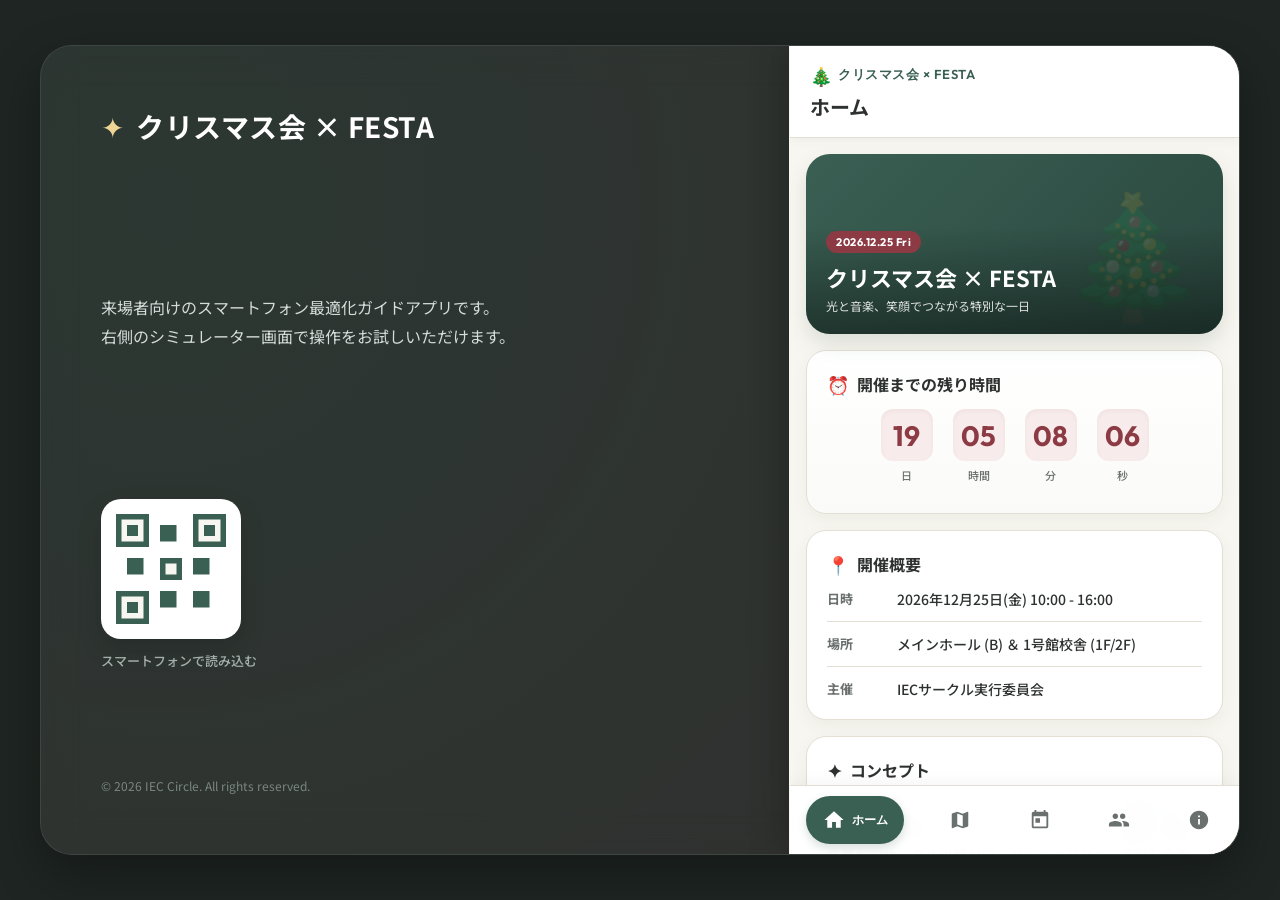
==== index.html @ d85b8b40 "Add files via upload" ====
<!DOCTYPE html>
<html lang="ja">
<head>
  <meta charset="UTF-8">
  <meta name="viewport" content="width=device-width, initial-scale=1.0, maximum-scale=1.0, user-scalable=no, viewport-fit=cover">
  <title>クリスマス会 × FESTA - 会場案内ガイド</title>
  
  <!-- SEO Meta Tags -->
  <meta name="description" content="クリスマス会 × FESTAの来場者向けリアルタイムスマートフォン特化型会場ガイド。マップ、タイムスケジュール、サークル企画などを片手で快適に確認できます。">
  <meta name="author" content="IECサークル">
  <meta property="og:title" content="クリスマス会 × FESTA - 会場案内ガイド">
  <meta property="og:description" content="リアルタイム会場マップ、スケジュール、サークル一覧が確認できるスマートフォン最適化Webアプリ。">
  <meta property="og:type" content="website">
  <meta property="og:image" content="images/icon-512.jpg">
  
  <!-- PWA & Mobile Web App Meta Tags -->
  <meta name="apple-mobile-web-app-capable" content="yes">
  <meta name="apple-mobile-web-app-status-bar-style" content="default">
  <meta name="apple-mobile-web-app-title" content="クリスマスFESTA">
  <link rel="apple-touch-icon" href="images/icon-192.jpg">
  <link rel="manifest" href="manifest.json">
  <meta name="theme-color" content="#3A5F53">
  
  <!-- Google Fonts & Font Awesome (for icons, or we use inline SVG) -->
  <link rel="preconnect" href="https://fonts.googleapis.com">
  <link rel="preconnect" href="https://fonts.gstatic.com" crossorigin>
  <link href="https://fonts.googleapis.com/css2?family=Noto+Sans+JP:wght@400;500;700&family=Outfit:wght@400;500;600;700&display=swap" rel="stylesheet">
  
  <link rel="stylesheet" href="index.css">
  
  <!-- App Data and Main Logic (deferred) -->
  <script src="data.js" defer></script>
  <script src="app.js" defer></script>
</head>
<body>

  <!-- PC表示用の外側ビューワー枠 -->
  <div id="pc-viewer-wrapper">
    <div id="pc-viewer-background"></div>
    <div id="pc-viewer-sidebar">
      <div class="sidebar-logo">
        <span class="logo-star">✦</span>
        <h1>クリスマス会 × FESTA</h1>
      </div>
      <p class="sidebar-description">
        来場者向けのスマートフォン最適化ガイドアプリです。<br>
        右側のシミュレーター画面で操作をお試しいただけます。
      </p>
      <div class="sidebar-qrcode">
        <div class="qrcode-placeholder">
          <!-- QRコード風のプレースホルダー -->
          <svg viewBox="0 0 100 100" width="100" height="100" class="qrcode-svg">
            <rect x="0" y="0" width="30" height="30" fill="#3A5F53" />
            <rect x="5" y="5" width="20" height="20" fill="#F8F6F0" />
            <rect x="10" y="10" width="10" height="10" fill="#3A5F53" />
            
            <rect x="70" y="0" width="30" height="30" fill="#3A5F53" />
            <rect x="75" y="5" width="20" height="20" fill="#F8F6F0" />
            <rect x="80" y="10" width="10" height="10" fill="#3A5F53" />
            
            <rect x="0" y="70" width="30" height="30" fill="#3A5F53" />
            <rect x="5" y="75" width="20" height="20" fill="#F8F6F0" />
            <rect x="10" y="80" width="10" height="10" fill="#3A5F53" />
            
            <rect x="40" y="40" width="20" height="20" fill="#3A5F53" />
            <rect x="45" y="45" width="10" height="10" fill="#F8F6F0" />
            
            <rect x="40" y="10" width="15" height="15" fill="#3A5F53" />
            <rect x="70" y="40" width="15" height="15" fill="#3A5F53" />
            <rect x="10" y="40" width="15" height="15" fill="#3A5F53" />
            <rect x="40" y="70" width="15" height="15" fill="#3A5F53" />
            <rect x="70" y="70" width="15" height="15" fill="#3A5F53" />
          </svg>
        </div>
        <span>スマートフォンで読み込む</span>
      </div>
      <div class="sidebar-footer">
        © 2026 IEC Circle. All rights reserved.
      </div>
    </div>
    
    <!-- スマートフォン実機を模したインナーフレーム -->
    <main id="app-container">
      
      <!-- ヘッダーエリア -->
      <header id="app-header">
        <div class="header-logo">
          <span class="logo-icon">🎄</span>
          <span class="logo-text">クリスマス会 × FESTA</span>
        </div>
        <div id="header-title">Home</div>
      </header>
      
      <!-- メインコンテンツ領域（タブごとに切り替え） -->
      <div id="tab-content">
        
        <!-- ========================================== -->
        <!-- 1. Home タブ (イベント概要) -->
        <!-- ========================================== -->
        <section id="tab-home" class="tab-pane active" aria-labelledby="nav-home">
          <!-- メインビジュアルカード -->
          <div class="hero-card">
            <div class="hero-overlay"></div>
            <div class="hero-content">
              <span class="hero-badge">2026.12.25 Fri</span>
              <h2 class="hero-title">クリスマス会 × FESTA</h2>
              <p class="hero-tagline">光と音楽、笑顔でつながる特別な一日</p>
            </div>
          </div>
          
          <!-- カウントダウンタイマーカード -->
          <div class="content-card countdown-card">
            <h3 class="card-title"><span class="icon">⏰</span>開催までの残り時間</h3>
            <div id="countdown-timer">
              <div class="timer-segment">
                <span class="timer-num" id="timer-days">00</span>
                <span class="timer-label">日</span>
              </div>
              <div class="timer-segment">
                <span class="timer-num" id="timer-hours">00</span>
                <span class="timer-label">時間</span>
              </div>
              <div class="timer-segment">
                <span class="timer-num" id="timer-minutes">00</span>
                <span class="timer-label">分</span>
              </div>
              <div class="timer-segment">
                <span class="timer-num" id="timer-seconds">00</span>
                <span class="timer-label">秒</span>
              </div>
            </div>
            <p id="countdown-finished-msg" class="hidden">🎉 ついに開催しました！会場をお楽しみください！</p>
          </div>
          
          <!-- 開催概要カード -->
          <div class="content-card info-summary-card">
            <h3 class="card-title"><span class="icon">📍</span>開催概要</h3>
            <ul class="summary-list">
              <li>
                <div class="summary-label">日時</div>
                <div class="summary-value" id="summary-date">2026年12月25日(金) 10:00 - 16:00</div>
              </li>
              <li>
                <div class="summary-label">場所</div>
                <div class="summary-value">メインホール (B) ＆ 1号館校舎 (1F/2F)</div>
              </li>
              <li>
                <div class="summary-label">主催</div>
                <div class="summary-value">IECサークル実行委員会</div>
              </li>
            </ul>
          </div>
          
          <!-- コンセプト・あいさつカード -->
          <div class="content-card concept-card">
            <h3 class="card-title"><span class="icon">✦</span>コンセプト</h3>
            <p class="concept-text">
              今年のテーマは「つなぐ・楽しむ・クリスマスの思い出」。<br>
              ホールでの華やかなステージパフォーマンス、教室での個性豊かなサークル出展やワークショップなど、多彩な企画をご用意しています。片手にこのガイドを持って、会場を余すことなくお楽しみください！
            </p>
          </div>
          
          <!-- クイックショートカットボタン -->
          <div class="quick-links">
            <button class="btn-primary" onclick="switchTab('map')">
              <span>🗺️</span> 会場マップを見る
            </button>
            <button class="btn-secondary" onclick="switchTab('schedule')">
              <span>📅</span> スケジュールを確認
            </button>
          </div>
        </section>
        
        <!-- ========================================== -->
        <!-- 2. Map タブ (インタラクティブマップ) -->
        <!-- ========================================== -->
        <section id="tab-map" class="tab-pane" aria-labelledby="nav-map">
          
          <!-- フロアセレクター -->
          <div class="map-controls-floor">
            <button id="btn-floor-hall" class="floor-selector-btn active" onclick="changeMapFloor('hall')">ホール (B)</button>
            <button id="btn-floor-1f" class="floor-selector-btn" onclick="changeMapFloor('1f')">校舎 1F</button>
            <button id="btn-floor-2f" class="floor-selector-btn" onclick="changeMapFloor('2f')">校舎 2F</button>
          </div>
          
          <!-- マップ表示領域 -->
          <div id="map-viewport" class="map-viewport-container">
            <div id="map-pan-zoom-container">
              <!-- SVGマップがJSによってここにロード/描画される -->
              <svg id="svg-map" viewBox="0 0 800 600" width="100%" height="100%">
                <!-- 定義 (グラデーションやパターン) -->
                <defs>
                  <pattern id="hatch-pattern" width="10" height="10" patternTransform="rotate(45 0 0)" patternUnits="userSpaceOnUse">
                    <line x1="0" y1="0" x2="0" y2="10" stroke="#8C3A43" stroke-width="3" opacity="0.3" />
                  </pattern>
                  <radialGradient id="stage-grad" cx="50%" cy="50%" r="50%">
                    <stop offset="0%" stop-color="#EED595" />
                    <stop offset="100%" stop-color="#D9B44A" />
                  </radialGradient>
                </defs>
                
                <!-- マップ背景 -->
                <rect width="800" height="600" fill="#ECE9E0" rx="8" />
                
                <!-- 各フロアのレイアウトグループ (JSで表示/非表示を切り替え) -->
                <g id="map-floor-hall" class="map-floor-group">
                  <!-- ホールBの外壁 -->
                  <rect x="50" y="50" width="700" height="500" fill="#FFFFFF" stroke="#D5D2C9" stroke-width="4" rx="20" />
                  <!-- 通路/ホールエリア -->
                  <rect x="80" y="80" width="640" height="440" fill="#FBF9F6" rx="10" />
                  
                  <!-- 特設ステージ (B) -->
                  <rect x="120" y="100" width="560" height="120" fill="url(#stage-grad)" rx="10" />
                  <text x="400" y="170" font-family="Noto Sans JP" font-weight="700" font-size="28" fill="#3A5F53" text-anchor="middle">メインステージ</text>
                  
                  <!-- サブエリア -->
                  <rect x="120" y="380" width="220" height="110" fill="#EAE7DE" stroke="#D5D2C9" stroke-dasharray="4" rx="10" />
                  <text x="230" y="445" font-family="Noto Sans JP" font-weight="700" font-size="20" fill="#5B5850" text-anchor="middle">サブエリア (朗読劇)</text>
                  
                  <!-- 本部 (HQ) -->
                  <rect x="480" y="380" width="200" height="110" fill="#E3EDE9" stroke="#3A5F53" stroke-width="2" rx="10" />
                  <text x="580" y="445" font-family="Noto Sans JP" font-weight="700" font-size="20" fill="#3A5F53" text-anchor="middle">本部 (HQ)</text>
                  
                  <!-- 飲食可能エリア (ホール指定席) -->
                  <rect x="360" y="270" width="360" height="80" fill="#EAEAD5" rx="10" />
                  <text x="540" y="315" font-family="Noto Sans JP" font-weight="700" font-size="16" fill="#606030" text-anchor="middle">飲食可能エリア (指定席)</text>
                  
                  <!-- 立入禁止エリア -->
                  <rect x="80" y="270" width="260" height="80" fill="url(#hatch-pattern)" stroke="#8C3A43" stroke-width="1" rx="10" />
                  <text x="210" y="315" font-family="Noto Sans JP" font-weight="700" font-size="16" fill="#8C3A43" text-anchor="middle">関係者以外 立入禁止</text>
                  
                  <!-- ピン配置用 -->
                  <g id="pins-hall"></g>
                </g>
                
                <g id="map-floor-1f" class="map-floor-group hidden">
                  <!-- 校舎 1Fの外壁 -->
                  <rect x="50" y="50" width="700" height="500" fill="#FFFFFF" stroke="#D5D2C9" stroke-width="4" rx="20" />
                  <!-- 廊下 -->
                  <rect x="80" y="260" width="640" height="80" fill="#F0ECE1" />
                  <text x="400" y="308" font-family="Noto Sans JP" font-weight="700" font-size="20" fill="#8A8578" text-anchor="middle">中央廊下</text>
                  
                  <!-- 教室 101 -->
                  <rect x="80" y="80" width="130" height="150" fill="#FCFAF6" stroke="#D5D2C9" stroke-width="2" rx="8" />
                  <text x="145" y="165" font-family="Outfit" font-weight="600" font-size="22" fill="#5B5850" text-anchor="middle">101</text>
                  
                  <!-- 教室 102 -->
                  <rect x="230" y="80" width="130" height="150" fill="#FCFAF6" stroke="#D5D2C9" stroke-width="2" rx="8" />
                  <text x="295" y="165" font-family="Outfit" font-weight="600" font-size="22" fill="#5B5850" text-anchor="middle">102</text>
                  
                  <!-- 教室 103 -->
                  <rect x="440" y="80" width="130" height="150" fill="#FCFAF6" stroke="#D5D2C9" stroke-width="2" rx="8" />
                  <text x="505" y="165" font-family="Outfit" font-weight="600" font-size="22" fill="#5B5850" text-anchor="middle">103</text>
                  
                  <!-- 教室 104 -->
                  <rect x="590" y="80" width="130" height="150" fill="#FCFAF6" stroke="#D5D2C9" stroke-width="2" rx="8" />
                  <text x="655" y="165" font-family="Outfit" font-weight="600" font-size="22" fill="#5B5850" text-anchor="middle">104</text>
                  
                  <!-- 昇降口 / 中庭出口 -->
                  <rect x="300" y="370" width="200" height="150" fill="#EAEAD5" stroke="#B0B080" stroke-width="2" rx="8" />
                  <text x="400" y="445" font-family="Noto Sans JP" font-weight="700" font-size="18" fill="#606030" text-anchor="middle">昇降口・休憩所</text>
                  <text x="400" y="475" font-family="Noto Sans JP" font-size="14" fill="#606030" text-anchor="middle">(飲食可能エリア)</text>
                  
                  <!-- 倉庫 / 立入禁止 -->
                  <rect x="80" y="370" width="180" height="150" fill="url(#hatch-pattern)" stroke="#8C3A43" stroke-width="1" rx="8" />
                  <text x="170" y="455" font-family="Noto Sans JP" font-weight="700" font-size="16" fill="#8C3A43" text-anchor="middle">管理室 (立入禁止)</text>
                  
                  <!-- 階段1 -->
                  <rect x="630" y="370" width="90" height="150" fill="#EAE7DE" stroke="#D5D2C9" stroke-width="2" rx="8" />
                  <path d="M 640,490 L 710,490 M 640,470 L 710,470 M 640,450 L 710,450 M 640,430 L 710,430 M 640,410 L 710,410 M 640,390 L 710,390" stroke="#D5D2C9" stroke-width="2" />
                  <text x="675" y="445" font-family="Noto Sans JP" font-size="14" fill="#8A8578" text-anchor="middle">階段</text>
                  
                  <!-- ピン配置用 -->
                  <g id="pins-1f"></g>
                </g>
                
                <g id="map-floor-2f" class="map-floor-group hidden">
                  <!-- 校舎 2Fの外壁 -->
                  <rect x="50" y="50" width="700" height="500" fill="#FFFFFF" stroke="#D5D2C9" stroke-width="4" rx="20" />
                  <!-- 廊下 -->
                  <rect x="80" y="260" width="640" height="80" fill="#F0ECE1" />
                  <text x="400" y="308" font-family="Noto Sans JP" font-weight="700" font-size="20" fill="#8A8578" text-anchor="middle">中央廊下 2F</text>
                  
                  <!-- 教室 201 -->
                  <rect x="80" y="80" width="130" height="150" fill="#FCFAF6" stroke="#D5D2C9" stroke-width="2" rx="8" />
                  <text x="145" y="165" font-family="Outfit" font-weight="600" font-size="22" fill="#5B5850" text-anchor="middle">201</text>
                  
                  <!-- 教室 202 -->
                  <rect x="230" y="80" width="130" height="150" fill="#FCFAF6" stroke="#D5D2C9" stroke-width="2" rx="8" />
                  <text x="295" y="165" font-family="Outfit" font-weight="600" font-size="22" fill="#5B5850" text-anchor="middle">202</text>
                  
                  <!-- 教室 203 -->
                  <rect x="440" y="80" width="130" height="150" fill="#FCFAF6" stroke="#D5D2C9" stroke-width="2" rx="8" />
                  <text x="505" y="165" font-family="Outfit" font-weight="600" font-size="22" fill="#5B5850" text-anchor="middle">203</text>
                  
                  <!-- 教室 204 -->
                  <rect x="590" y="80" width="130" height="150" fill="#FCFAF6" stroke="#D5D2C9" stroke-width="2" rx="8" />
                  <text x="655" y="165" font-family="Outfit" font-weight="600" font-size="22" fill="#5B5850" text-anchor="middle">204</text>
                  
                  <!-- 教室 205 (空き・準備室) -->
                  <rect x="80" y="370" width="130" height="150" fill="#FCFAF6" stroke="#D5D2C9" stroke-width="2" rx="8" />
                  <text x="145" y="455" font-family="Outfit" font-weight="600" font-size="20" fill="#B0AEAB" text-anchor="middle">205</text>
                  
                  <!-- 教室 206 (空き) -->
                  <rect x="230" y="370" width="130" height="150" fill="#FCFAF6" stroke="#D5D2C9" stroke-width="2" rx="8" />
                  <text x="295" y="455" font-family="Outfit" font-weight="600" font-size="20" fill="#B0AEAB" text-anchor="middle">206</text>
                  
                  <!-- PC室・立入禁止 -->
                  <rect x="380" y="370" width="220" height="150" fill="url(#hatch-pattern)" stroke="#8C3A43" stroke-width="1" rx="8" />
                  <text x="490" y="455" font-family="Noto Sans JP" font-weight="700" font-size="16" fill="#8C3A43" text-anchor="middle">サーバー室 (立入禁止)</text>
                  
                  <!-- 階段1 -->
                  <rect x="630" y="370" width="90" height="150" fill="#EAE7DE" stroke="#D5D2C9" stroke-width="2" rx="8" />
                  <path d="M 640,490 L 710,490 M 640,470 L 710,470 M 640,450 L 710,450 M 640,430 L 710,430 M 640,410 L 710,410 M 640,390 L 710,390" stroke="#D5D2C9" stroke-width="2" />
                  <text x="675" y="445" font-family="Noto Sans JP" font-size="14" fill="#8A8578" text-anchor="middle">階段</text>
                  
                  <!-- ピン配置用 -->
                  <g id="pins-2f"></g>
                </g>
              </svg>
            </div>
            
            <!-- マップ操作用UI（フローティング） -->
            <div class="map-floating-controls">
              <button id="btn-zoom-in" class="map-action-btn" aria-label="拡大">
                <svg viewBox="0 0 24 24" width="24" height="24"><path d="M19 13h-6v6h-2v-6H5v-2h6V5h2v6h6v2z" fill="currentColor"/></svg>
              </button>
              <button id="btn-zoom-out" class="map-action-btn" aria-label="縮小">
                <svg viewBox="0 0 24 24" width="24" height="24"><path d="M19 13H5v-2h14v2z" fill="currentColor"/></svg>
              </button>
              <button id="btn-map-reset" class="map-action-btn" aria-label="リセット">
                <svg viewBox="0 0 24 24" width="24" height="24"><path d="M12 5V1L7 6l5 5V7c3.31 0 6 2.69 6 6s-2.69 6-6 6-6-2.69-6-6H4c0 4.42 3.58 8 8 8s8-3.58 8-8-3.58-8-8-8z" fill="currentColor"/></svg>
              </button>
            </div>
            
            <!-- マップの凡例表示 -->
            <div class="map-legend">
              <div class="legend-item"><span class="legend-box entry-stage"></span>ステージ</div>
              <div class="legend-item"><span class="legend-box entry-hq"></span>本部</div>
              <div class="legend-item"><span class="legend-box entry-eating"></span>飲食可能</div>
              <div class="legend-item"><span class="legend-box entry-restricted"></span>立入禁止</div>
            </div>
          </div>
          
          <!-- サークルプレビューカード (ピンタップ時にスライドイン) -->
          <div id="map-preview-card" class="map-preview-card hidden">
            <button class="preview-close-btn" onclick="hideMapPreview()" aria-label="閉じる">×</button>
            <div class="preview-layout">
              <img id="preview-img" src="" alt="" class="preview-image">
              <div class="preview-info">
                <div class="preview-location" id="preview-loc"></div>
                <h4 class="preview-circle-name" id="preview-name"></h4>
                <p class="preview-title" id="preview-title"></p>
                <button class="preview-action-btn" id="preview-details-btn">詳細・企画内容を見る</button>
              </div>
            </div>
          </div>
          
        </section>
        
        <!-- ========================================== -->
        <!-- 3. Schedule タブ (タイムスケジュール) -->
        <!-- ========================================== -->
        <section id="tab-schedule" class="tab-pane" aria-labelledby="nav-schedule">
          
          <!-- デモ時間シミュレーター（デバッグ・確認用） -->
          <div class="demo-time-simulator">
            <div class="simulator-header">
              <span>⏱️ 時間シミュレーター (動作確認用)</span>
              <label class="switch">
                <input type="checkbox" id="demo-time-toggle">
                <span class="slider round"></span>
              </label>
            </div>
            <div class="simulator-body hidden" id="simulator-controls">
              <div class="time-slider-container">
                <input type="range" id="demo-time-slider" min="570" max="990" step="10" value="600">
                <div class="slider-labels">
                  <span>9:30</span>
                  <span>12:00</span>
                  <span>14:30</span>
                  <span>16:30</span>
                </div>
              </div>
              <div class="current-sim-time">現在の設定時刻: <strong id="demo-time-display">10:00</strong></div>
            </div>
          </div>
          
          <!-- タイムラインリスト -->
          <div class="timeline-container" id="timeline-list">
            <!-- JSで動的に組み立て -->
          </div>
        </section>
        
        <!-- ========================================== -->
        <!-- 4. Circles タブ (サークル企画一覧) -->
        <!-- ========================================== -->
        <section id="tab-circles" class="tab-pane" aria-labelledby="nav-circles">
          <div class="circles-intro">
            全サークルの企画情報を確認できます。タップすると詳細が開きます。
          </div>
          <!-- 1行アコーディオン形式のサークルリスト -->
          <div class="circles-accordion-list" id="circles-list">
            <!-- JSで動的に構築される -->
          </div>
        </section>
        
        <!-- ========================================== -->
        <!-- 5. Info タブ (お問い合わせ・レギュレーション) -->
        <!-- ========================================== -->
        <section id="tab-info" class="tab-pane" aria-labelledby="nav-info">
          
          <!-- 本部連絡先 -->
          <div class="content-card contact-card">
            <h3 class="card-title"><span class="icon">✉️</span>本部へのお問い合わせ</h3>
            <p class="card-text">落とし物、トラブル、急病など、お困りの際は本部スタッフまでお声がけいただくか、以下の連絡先までご連絡ください。</p>
            <a href="mailto:honbu@example.com" id="contact-email-btn" class="btn-primary email-link-btn">
              <span>📧</span> メールで本部に連絡する
            </a>
          </div>
          
          <!-- レギュレーション・案内アコーディオン -->
          <div class="content-card rules-card">
            <h3 class="card-title"><span class="icon">⚠️</span>会場内レギュレーション</h3>
            
            <div class="info-accordion">
              <!-- ルール 1: 飲食について -->
              <div class="info-accordion-item">
                <button class="info-accordion-header" onclick="toggleInfoAccordion(this)">
                  <span class="header-icon">🍔</span>
                  <span class="header-text">飲食可能エリアについて</span>
                  <span class="arrow-icon">∨</span>
                </button>
                <div class="info-accordion-content">
                  <div class="inner-content">
                    <p>校舎内の教室や廊下での飲食は全面禁止となっております。飲食の際は以下の指定スペースをご利用ください。</p>
                    <ul>
                      <li><strong>校舎 1F 昇降口前・休憩室</strong> (屋内)</li>
                      <li><strong>ホール (B) の指定観覧席</strong> (ステージ演目中も可)</li>
                      <li><strong>中庭ウッドデッキ・屋外フリースペース</strong> (屋外)</li>
                    </ul>
                  </div>
                </div>
              </div>
              
              <!-- ルール 2: ゴミの分別 -->
              <div class="info-accordion-item">
                <button class="info-accordion-header" onclick="toggleInfoAccordion(this)">
                  <span class="header-icon">♻️</span>
                  <span class="header-text">ゴミの分別・廃棄ルール</span>
                  <span class="arrow-icon">∨</span>
                </button>
                <div class="info-accordion-content">
                  <div class="inner-content">
                    <p>環境保全と円滑なイベント運営のため、ゴミの分別廃棄にご協力ください。ゴミ箱は会場内に3箇所ございます。</p>
                    <p><strong>分別区分:</strong></p>
                    <ul>
                      <li>可燃ゴミ (食べ残し、紙コップ、割り箸など)</li>
                      <li>プラスチック類 (弁当ガラ、ビニール袋など)</li>
                      <li>缶・ペットボトル (中身を空にして捨ててください)</li>
                    </ul>
                    <p class="sub-text">※一部サークルで配布・販売された容器は、購入したサークルへ返却できる場合もあります。</p>
                  </div>
                </div>
              </div>
              
              <!-- ルール 3: 避難経路 -->
              <div class="info-accordion-item">
                <button class="info-accordion-header" onclick="toggleInfoAccordion(this)">
                  <span class="header-icon">🚨</span>
                  <span class="header-text">緊急時の避難経路と対策</span>
                  <span class="arrow-icon">∨</span>
                </button>
                <div class="info-accordion-content">
                  <div class="inner-content">
                    <p>地震や火災など、非常事態が発生した場合は慌てずに以下の対応をとってください。</p>
                    <ol>
                      <li>館内アナウンスまたはスタッフの拡声器による誘導指示を静かに聞いてください。</li>
                      <li>揺れが収まるまで頭部を保護し、姿勢を低くして待機してください。</li>
                      <li>避難指示が出た場合は、走らず、押さず、速やかに<strong>第一避難場所である「グラウンド」</strong>へ移動してください。</li>
                    </ol>
                    <p class="sub-text">※校舎1F昇降口、およびホール(B)の非常扉が主な避難口となります。</p>
                  </div>
                </div>
              </div>
            </div>
            
          </div>
          
        </section>
        
      </div>
      
      <!-- ボトムナビゲーションバー (参考画像のUIデザイン) -->
      <nav id="bottom-nav">
        <div class="nav-container">
          <button class="nav-btn active" id="nav-home" onclick="switchTab('home')" aria-label="ホーム">
            <span class="nav-icon">
              <!-- Home Icon (SVG) -->
              <svg class="icon-svg" viewBox="0 0 24 24"><path d="M10 20v-6h4v6h5v-8h3L12 3 2 12h3v8z"/></svg>
            </span>
            <span class="nav-label">ホーム</span>
          </button>
          
          <button class="nav-btn" id="nav-map" onclick="switchTab('map')" aria-label="マップ">
            <span class="nav-icon">
              <!-- Map Icon (SVG) -->
              <svg class="icon-svg" viewBox="0 0 24 24"><path d="M20.5 3l-.16.03L15 5.1 9 3 3.36 4.9c-.21.07-.36.25-.36.48v15.12c0 .28.22.5.5.5l.16-.03L9 18.9l6 2.1 5.64-1.9c.21-.07.36-.25.36-.48V3.5c0-.28-.22-.5-.5-.5zM15 19l-6-2.11V5l6 2.11V19z"/></svg>
            </span>
            <span class="nav-label">マップ</span>
          </button>
          
          <button class="nav-btn" id="nav-schedule" onclick="switchTab('schedule')" aria-label="スケジュール">
            <span class="nav-icon">
              <!-- Schedule Icon (SVG) -->
              <svg class="icon-svg" viewBox="0 0 24 24"><path d="M19 3h-1V1h-2v2H8V1H6v2H5c-1.11 0-1.99.9-1.99 2L3 19c0 1.1.89 2 2 2h14c1.1 0 2-.9 2-2V5c0-1.1-.9-2-2-2zm0 16H5V8h14v11zM7 10h5v5H7z"/></svg>
            </span>
            <span class="nav-label">タイムライン</span>
          </button>
          
          <button class="nav-btn" id="nav-circles" onclick="switchTab('circles')" aria-label="サークル">
            <span class="nav-icon">
              <!-- Circles Icon (SVG) -->
              <svg class="icon-svg" viewBox="0 0 24 24"><path d="M16 11c1.66 0 2.99-1.34 2.99-3S17.66 5 16 5s-3 1.34-3 3 1.34 3 3 3zm-8 0c1.66 0 2.99-1.34 2.99-3S9.66 5 8 5 5 6.34 5 8s1.34 3 3 3zm0 2c-2.33 0-7 1.17-7 3.5V19h14v-2.5c0-2.33-4.67-3.5-7-3.5zm8 0c-.29 0-.62.02-.97.05 1.16.84 1.97 1.97 1.97 3.45V19h6v-2.5c0-2.33-4.67-3.5-7-3.5z"/></svg>
            </span>
            <span class="nav-label">サークル</span>
          </button>
          
          <button class="nav-btn" id="nav-info" onclick="switchTab('info')" aria-label="案内">
            <span class="nav-icon">
              <!-- Info Icon (SVG) -->
              <svg class="icon-svg" viewBox="0 0 24 24"><path d="M12 2C6.48 2 2 6.48 2 12s4.48 10 10 10 10-4.48 10-10S17.52 2 12 2zm1 15h-2v-6h2v6zm0-8h-2V7h2v2z"/></svg>
            </span>
            <span class="nav-label">ご案内</span>
          </button>
        </div>
      </nav>
      
    </main>
  </div>

</body>
</html>
---- index.css ----
/* ==========================================================================
   CSS Variables & Global Setup
   ========================================================================== */
:root {
  --bg-primary: #F8F6F0;       /* 暖かみのあるクリームベージュ */
  --bg-card: #FFFFFF;          /* 白背景 */
  --primary: #3A5F53;          /* 深いセージグリーン（クリスマスグリーン） */
  --primary-light: #E3ECE9;    /* 淡いセージグリーン */
  --accent: #8C3A43;           /* 上品なボルドー（クリスマスレッド） */
  --accent-light: #F7EBEB;     /* 淡いボルドー */
  --text-main: #2D3130;        /* メインテキスト色 */
  --text-sub: #6A706D;         /* サブテキスト色 */
  --border: #E3DFD5;           /* 薄いベージュ枠線 */
  --shadow: rgba(58, 79, 70, 0.06);
  --shadow-strong: rgba(58, 79, 70, 0.12);
  --font-family: 'Noto Sans JP', 'Outfit', -apple-system, BlinkMacSystemFont, "Segoe UI", Roboto, sans-serif;
  --transition: all 0.3s cubic-bezier(0.25, 0.8, 0.25, 1);
  --safe-area-bottom: env(safe-area-inset-bottom, 0px);
}

* {
  box-sizing: border-box;
  margin: 0;
  padding: 0;
  -webkit-tap-highlight-color: transparent; /* タップハイライト除去 */
}

body {
  font-family: var(--font-family);
  background-color: #1E2522; /* PC表示時の背景色 */
  color: var(--text-main);
  overflow-x: hidden;
  height: 100vh;
  display: flex;
  justify-content: center;
  align-items: center;
}

/* ==========================================================================
   PC表示用のビューワーフレーム (シミュレータ)
   ========================================================================== */
#pc-viewer-wrapper {
  display: flex;
  width: 100%;
  max-width: 1200px;
  height: 90vh;
  background: rgba(255, 255, 255, 0.05);
  backdrop-filter: blur(20px);
  -webkit-backdrop-filter: blur(20px);
  border-radius: 32px;
  border: 1px solid rgba(255, 255, 255, 0.1);
  box-shadow: 0 20px 50px rgba(0, 0, 0, 0.3);
  overflow: hidden;
  position: relative;
}

#pc-viewer-background {
  position: absolute;
  top: 0;
  left: 0;
  right: 0;
  bottom: 0;
  background-image: radial-gradient(circle at 10% 20%, rgba(58, 95, 83, 0.15) 0%, rgba(140, 58, 67, 0.08) 90%);
  z-index: 1;
  pointer-events: none;
}

#pc-viewer-sidebar {
  flex: 1;
  padding: 60px;
  display: flex;
  flex-direction: column;
  justify-content: space-between;
  color: #FFFFFF;
  z-index: 2;
}

.sidebar-logo {
  display: flex;
  align-items: center;
  gap: 12px;
}

.logo-star {
  font-size: 28px;
  color: #EED595;
  animation: pulse 2s infinite alternate;
}

.sidebar-logo h1 {
  font-size: 28px;
  font-weight: 700;
  letter-spacing: 0.5px;
}

.sidebar-description {
  font-size: 16px;
  line-height: 1.8;
  color: #D5DCD9;
  margin: 40px 0;
}

.sidebar-qrcode {
  display: flex;
  flex-direction: column;
  gap: 12px;
}

.qrcode-placeholder {
  width: 140px;
  height: 140px;
  background: #FFFFFF;
  padding: 15px;
  border-radius: 20px;
  display: flex;
  align-items: center;
  justify-content: center;
  box-shadow: 0 10px 25px rgba(0, 0, 0, 0.15);
}

.qrcode-svg {
  width: 100%;
  height: 100%;
}

.sidebar-qrcode span {
  font-size: 13px;
  color: #A5B0AC;
  font-weight: 500;
}

.sidebar-footer {
  font-size: 12px;
  color: #7A8782;
}

/* ==========================================================================
   スマートフォンコンテナ
   ========================================================================== */
#app-container {
  width: 450px;
  height: 100%;
  background-color: var(--bg-primary);
  box-shadow: -10px 0 30px rgba(0, 0, 0, 0.2);
  display: flex;
  flex-direction: column;
  position: relative;
  z-index: 10;
  overflow: hidden;
  border-left: 1px solid rgba(255, 255, 255, 0.08);
}

/* ==========================================================================
   ヘッダー
   ========================================================================== */
#app-header {
  background-color: var(--bg-card);
  padding: 16px 20px;
  display: flex;
  flex-direction: column;
  gap: 4px;
  border-bottom: 1px solid var(--border);
  box-shadow: 0 2px 10px var(--shadow);
  flex-shrink: 0;
}

.header-logo {
  display: flex;
  align-items: center;
  gap: 6px;
}

.logo-icon {
  font-size: 18px;
}

.logo-text {
  font-family: 'Outfit', sans-serif;
  font-size: 13px;
  font-weight: 600;
  color: var(--primary);
  letter-spacing: 0.5px;
  text-transform: uppercase;
}

#header-title {
  font-size: 20px;
  font-weight: 700;
  color: var(--text-main);
}

/* ==========================================================================
   メインスクロール領域 ＆ タブ制御
   ========================================================================== */
#tab-content {
  flex: 1;
  overflow-y: auto;
  padding: 16px 16px 100px 16px; /* ボトムナビを避けるための下余白 */
  display: flex;
  flex-direction: column;
  position: relative;
  -webkit-overflow-scrolling: touch;
}

.tab-pane {
  display: none;
  opacity: 0;
  width: 100%;
}

.tab-pane.active {
  display: flex;
  flex-direction: column;
  gap: 16px;
  animation: fadeIn 0.4s cubic-bezier(0.25, 0.8, 0.25, 1) forwards;
}

@keyframes fadeIn {
  from {
    opacity: 0;
    transform: translateY(8px);
  }
  to {
    opacity: 1;
    transform: translateY(0);
  }
}

/* ==========================================================================
   共通コンポーネント (カード、ボタンなど)
   ========================================================================== */
.content-card {
  background-color: var(--bg-card);
  border-radius: 20px;
  padding: 20px;
  border: 1px solid var(--border);
  box-shadow: 0 6px 16px var(--shadow);
}

.card-title {
  font-size: 16px;
  font-weight: 700;
  color: var(--text-main);
  margin-bottom: 12px;
  display: flex;
  align-items: center;
  gap: 8px;
}

.card-title .icon {
  font-size: 18px;
}

.btn-primary, .btn-secondary {
  display: flex;
  align-items: center;
  justify-content: center;
  gap: 8px;
  height: 52px;
  border-radius: 16px;
  font-size: 15px;
  font-weight: 700;
  cursor: pointer;
  border: none;
  transition: var(--transition);
  width: 100%;
  box-shadow: 0 4px 10px rgba(0, 0, 0, 0.05);
}

.btn-primary {
  background-color: var(--primary);
  color: #FFFFFF;
}

.btn-primary:active {
  background-color: #2F4D43;
  transform: scale(0.98);
}

.btn-secondary {
  background-color: var(--bg-card);
  color: var(--text-main);
  border: 1px solid var(--border);
}

.btn-secondary:active {
  background-color: var(--bg-primary);
  transform: scale(0.98);
}

/* ==========================================================================
   1. Home タブ スタイル
   ========================================================================== */
.hero-card {
  height: 180px;
  border-radius: 24px;
  position: relative;
  background-color: var(--primary);
  background-image: linear-gradient(135deg, var(--primary) 0%, #2A473E 100%);
  overflow: hidden;
  box-shadow: 0 10px 20px rgba(58, 95, 83, 0.15);
  display: flex;
  align-items: flex-end;
  padding: 20px;
}

/* クリスマスツリーのシルエットなどを背景に配置 */
.hero-card::after {
  content: "🎄";
  position: absolute;
  right: 15px;
  bottom: 0px;
  font-size: 120px;
  opacity: 0.12;
  pointer-events: none;
}

.hero-overlay {
  position: absolute;
  top: 0;
  left: 0;
  width: 100%;
  height: 100%;
  background: linear-gradient(180deg, transparent 40%, rgba(0, 0, 0, 0.4) 100%);
  z-index: 1;
}

.hero-content {
  position: relative;
  z-index: 2;
  color: #FFFFFF;
}

.hero-badge {
  display: inline-block;
  background-color: var(--accent);
  color: #FFFFFF;
  font-family: 'Outfit', sans-serif;
  font-size: 11px;
  font-weight: 700;
  padding: 4px 10px;
  border-radius: 20px;
  margin-bottom: 8px;
  letter-spacing: 0.5px;
}

.hero-title {
  font-size: 22px;
  font-weight: 700;
  margin-bottom: 4px;
}

.hero-tagline {
  font-size: 12px;
  color: rgba(255, 255, 255, 0.85);
}

/* カウントダウンタイマー */
.countdown-card {
  text-align: center;
  background: linear-gradient(180deg, #FFFFFF 0%, #FAFAF8 100%);
}

#countdown-timer {
  display: flex;
  justify-content: center;
  gap: 12px;
  margin: 10px 0;
}

.timer-segment {
  display: flex;
  flex-direction: column;
  align-items: center;
  min-width: 60px;
}

.timer-num {
  font-family: 'Outfit', sans-serif;
  font-size: 28px;
  font-weight: 700;
  color: var(--accent);
  background-color: var(--accent-light);
  width: 52px;
  height: 52px;
  display: flex;
  align-items: center;
  justify-content: center;
  border-radius: 12px;
  box-shadow: inset 0 2px 4px rgba(140, 58, 67, 0.05);
}

.timer-label {
  font-size: 11px;
  font-weight: 500;
  color: var(--text-sub);
  margin-top: 6px;
}

#countdown-finished-msg {
  color: var(--primary);
  font-weight: 700;
  font-size: 15px;
  margin-top: 8px;
}

/* 概要リスト */
.summary-list {
  list-style: none;
}

.summary-list li {
  display: flex;
  padding: 12px 0;
  border-bottom: 1px solid var(--border);
}

.summary-list li:last-child {
  border-bottom: none;
  padding-bottom: 0;
}

.summary-list li:first-child {
  padding-top: 0;
}

.summary-label {
  width: 70px;
  font-size: 13px;
  font-weight: 700;
  color: var(--text-sub);
}

.summary-value {
  flex: 1;
  font-size: 14px;
  font-weight: 500;
  color: var(--text-main);
}

.concept-text {
  font-size: 14px;
  line-height: 1.7;
  color: var(--text-sub);
}

.quick-links {
  display: flex;
  flex-direction: column;
  gap: 12px;
  margin-top: 4px;
}

/* ==========================================================================
   2. Map タブ スタイル
   ========================================================================== */
#tab-map {
  padding: 0;
  height: 100%;
}

.map-controls-floor {
  display: flex;
  background-color: var(--border);
  padding: 4px;
  border-radius: 14px;
  gap: 4px;
  margin: 16px 16px 8px 16px;
  flex-shrink: 0;
}

.floor-selector-btn {
  flex: 1;
  height: 38px;
  border: none;
  background: transparent;
  color: var(--text-sub);
  font-size: 13px;
  font-weight: 700;
  border-radius: 10px;
  cursor: pointer;
  transition: var(--transition);
}

.floor-selector-btn.active {
  background-color: var(--bg-card);
  color: var(--primary);
  box-shadow: 0 4px 8px rgba(0, 0, 0, 0.04);
}

.map-viewport-container {
  flex: 1;
  position: relative;
  background-color: #ECE9E0;
  overflow: hidden;
  border-top: 1px solid var(--border);
  border-bottom: 1px solid var(--border);
  min-height: 350px;
}

#map-pan-zoom-container {
  width: 100%;
  height: 100%;
  cursor: grab;
  transform-origin: 0 0;
  will-change: transform;
}

#map-pan-zoom-container:active {
  cursor: grabbing;
}

.map-floor-group {
  transition: opacity 0.3s ease;
}

.hidden {
  display: none !important;
}

/* SVG ピンのスタイル */
.map-pin {
  cursor: pointer;
  filter: drop-shadow(0 4px 6px rgba(0, 0, 0, 0.15));
  transition: transform 0.2s cubic-bezier(0.175, 0.885, 0.32, 1.275);
}

.map-pin:hover {
  transform: scale(1.15);
}

.map-pin.active {
  transform: scale(1.2) translateY(-2px);
}

.map-pin.active .pin-marker {
  fill: var(--accent);
}

.map-pin.active .pin-pulse {
  animation: pinPulse 1.5s infinite;
}

@keyframes pinPulse {
  0% {
    r: 8;
    opacity: 0.6;
  }
  100% {
    r: 24;
    opacity: 0;
  }
}

/* フローティングマップコントロール */
.map-floating-controls {
  position: absolute;
  right: 16px;
  top: 16px;
  display: flex;
  flex-direction: column;
  gap: 8px;
  z-index: 10;
}

.map-action-btn {
  width: 44px;
  height: 44px;
  background-color: rgba(255, 255, 255, 0.95);
  border: 1px solid var(--border);
  border-radius: 12px;
  display: flex;
  align-items: center;
  justify-content: center;
  cursor: pointer;
  color: var(--text-main);
  box-shadow: 0 4px 10px rgba(0, 0, 0, 0.1);
  transition: var(--transition);
}

.map-action-btn:active {
  transform: scale(0.95);
  background-color: #ECEAE3;
}

/* マップ凡例 */
.map-legend {
  position: absolute;
  left: 16px;
  bottom: 16px;
  background-color: rgba(255, 255, 255, 0.95);
  border: 1px solid var(--border);
  padding: 8px 12px;
  border-radius: 12px;
  box-shadow: 0 4px 10px rgba(0, 0, 0, 0.08);
  display: flex;
  flex-direction: column;
  gap: 4px;
  z-index: 10;
  pointer-events: none;
}

.legend-item {
  display: flex;
  align-items: center;
  gap: 6px;
  font-size: 11px;
  font-weight: 500;
  color: var(--text-sub);
}

.legend-box {
  width: 14px;
  height: 14px;
  border-radius: 3px;
  border: 1px solid rgba(0, 0, 0, 0.1);
}

.legend-box.entry-stage { background-image: linear-gradient(135deg, #EED595 0%, #D9B44A 100%); }
.legend-box.entry-hq { background-color: #E3EDE9; border-color: #3A5F53; }
.legend-box.entry-eating { background-color: #EAEAD5; border-color: #B0B080; }
.legend-box.entry-restricted { background-color: #F8ECEE; border-color: #8C3A43; background-image: repeating-linear-gradient(45deg, transparent, transparent 3px, rgba(140, 58, 67, 0.15) 3px, rgba(140, 58, 67, 0.15) 6px); }

/* ピンタップ時の詳細プレビューカード */
.map-preview-card {
  position: absolute;
  bottom: 0;
  left: 0;
  right: 0;
  background-color: var(--bg-card);
  border-top-left-radius: 24px;
  border-top-right-radius: 24px;
  padding: 20px;
  box-shadow: 0 -10px 25px rgba(0, 0, 0, 0.12);
  z-index: 20;
  transition: transform 0.3s cubic-bezier(0.25, 0.8, 0.25, 1);
  transform: translateY(0);
}

.map-preview-card.hidden {
  transform: translateY(100%);
  display: block !important; /* スライドをスムーズに行うためにDOM上では常に配置 */
}

.preview-close-btn {
  position: absolute;
  right: 16px;
  top: 12px;
  font-size: 22px;
  color: var(--text-sub);
  background: transparent;
  border: none;
  cursor: pointer;
  width: 32px;
  height: 32px;
}

.preview-layout {
  display: flex;
  gap: 16px;
}

.preview-image {
  width: 90px;
  height: 90px;
  object-fit: cover;
  border-radius: 16px;
  border: 1px solid var(--border);
}

.preview-info {
  flex: 1;
  display: flex;
  flex-direction: column;
  justify-content: space-between;
}

.preview-location {
  font-size: 11px;
  font-weight: 700;
  color: var(--accent);
  background-color: var(--accent-light);
  padding: 2px 8px;
  border-radius: 20px;
  align-self: flex-start;
}

.preview-circle-name {
  font-size: 15px;
  font-weight: 700;
  color: var(--text-main);
  margin-top: 4px;
}

.preview-title {
  font-size: 13px;
  color: var(--text-sub);
  margin-bottom: 8px;
}

.preview-action-btn {
  background-color: var(--primary);
  color: #FFFFFF;
  border: none;
  border-radius: 10px;
  font-size: 12px;
  font-weight: 700;
  height: 34px;
  width: 100%;
  cursor: pointer;
}

/* ==========================================================================
   3. Schedule タブ スタイル
   ========================================================================== */
/* デモ時間シミュレーター */
.demo-time-simulator {
  background-color: var(--bg-card);
  border-radius: 16px;
  border: 1px solid var(--border);
  padding: 12px 16px;
  box-shadow: 0 4px 10px var(--shadow);
}

.simulator-header {
  display: flex;
  justify-content: space-between;
  align-items: center;
  font-size: 13px;
  font-weight: 700;
}

.switch {
  position: relative;
  display: inline-block;
  width: 44px;
  height: 24px;
}

.switch input {
  opacity: 0;
  width: 0;
  height: 0;
}

.slider {
  position: absolute;
  cursor: pointer;
  top: 0;
  left: 0;
  right: 0;
  bottom: 0;
  background-color: #CCC;
  transition: .4s;
}

.slider:before {
  position: absolute;
  content: "";
  height: 18px;
  width: 18px;
  left: 3px;
  bottom: 3px;
  background-color: white;
  transition: .4s;
}

input:checked + .slider {
  background-color: var(--primary);
}

input:checked + .slider:before {
  transform: translateX(20px);
}

.slider.round {
  border-radius: 24px;
}

.slider.round:before {
  border-radius: 50%;
}

.simulator-body {
  margin-top: 12px;
  display: flex;
  flex-direction: column;
  gap: 8px;
}

.time-slider-container {
  display: flex;
  flex-direction: column;
  gap: 4px;
}

#demo-time-slider {
  width: 100%;
  accent-color: var(--primary);
  height: 6px;
  background: var(--border);
  border-radius: 3px;
  outline: none;
}

.slider-labels {
  display: flex;
  justify-content: space-between;
  font-size: 10px;
  color: var(--text-sub);
  font-weight: 500;
}

.current-sim-time {
  font-size: 12px;
  color: var(--text-main);
  text-align: right;
}

/* タイムラインUI */
.timeline-container {
  position: relative;
  padding-left: 20px;
  margin-top: 8px;
}

/* タイムライン縦線 */
.timeline-container::before {
  content: '';
  position: absolute;
  left: 6px;
  top: 10px;
  bottom: 10px;
  width: 3px;
  background-color: var(--border);
  border-radius: 2px;
}

.timeline-item {
  position: relative;
  margin-bottom: 20px;
  display: flex;
  flex-direction: column;
  gap: 6px;
}

.timeline-item:last-child {
  margin-bottom: 0;
}

/* タイムラインの丸ポインタ */
.timeline-dot {
  position: absolute;
  left: -20px;
  top: 14px;
  width: 15px;
  height: 15px;
  border-radius: 50%;
  background-color: var(--bg-primary);
  border: 3px solid var(--border);
  z-index: 2;
  transition: var(--transition);
}

.timeline-card {
  background-color: var(--bg-card);
  border-radius: 16px;
  padding: 14px 16px;
  border: 1px solid var(--border);
  box-shadow: 0 4px 12px var(--shadow);
  display: flex;
  flex-direction: column;
  gap: 8px;
  cursor: pointer;
  transition: var(--transition);
}

.timeline-card:active {
  transform: scale(0.98);
}

.timeline-header {
  display: flex;
  justify-content: space-between;
  align-items: center;
}

.timeline-time {
  font-family: 'Outfit', sans-serif;
  font-size: 13px;
  font-weight: 700;
  color: var(--text-sub);
}

.timeline-badge-now {
  background-color: var(--primary);
  color: #FFFFFF;
  font-size: 10px;
  font-weight: 700;
  padding: 2px 8px;
  border-radius: 20px;
  animation: pulseNow 1.5s infinite;
  display: none; /* デフォルト非表示、NOW時にJSで表示 */
}

@keyframes pulseNow {
  0% { transform: scale(1); opacity: 1; }
  50% { transform: scale(1.05); opacity: 0.85; }
  100% { transform: scale(1); opacity: 1; }
}

.timeline-title {
  font-size: 15px;
  font-weight: 700;
  color: var(--text-main);
}

.timeline-footer {
  display: flex;
  justify-content: space-between;
  align-items: center;
  font-size: 12px;
}

.timeline-location {
  color: var(--accent);
  font-weight: 600;
  background-color: var(--accent-light);
  padding: 2px 8px;
  border-radius: 20px;
}

.timeline-circle-link {
  color: var(--primary);
  font-weight: 700;
  display: flex;
  align-items: center;
  gap: 2px;
}

/* 現在進行中のタイムラインアイテムのハイライトスタイル */
.timeline-item.now .timeline-dot {
  background-color: var(--primary);
  border-color: var(--primary-light);
  box-shadow: 0 0 0 4px rgba(58, 95, 83, 0.2);
}

.timeline-item.now .timeline-card {
  border-color: var(--primary);
  background-color: var(--primary-light);
  box-shadow: 0 6px 16px rgba(58, 95, 83, 0.08);
}

.timeline-item.now .timeline-time {
  color: var(--primary);
}

.timeline-item.now .timeline-badge-now {
  display: inline-block;
}

/* ==========================================================================
   4. Circles タブ スタイル
   ========================================================================== */
.circles-intro {
  font-size: 13px;
  color: var(--text-sub);
  margin-bottom: 4px;
}

.circles-accordion-list {
  display: flex;
  flex-direction: column;
  gap: 12px;
}

/* 1行アコーディオンカード */
.circle-accordion-item {
  background-color: var(--bg-card);
  border-radius: 16px;
  border: 1px solid var(--border);
  box-shadow: 0 4px 10px var(--shadow);
  overflow: hidden;
  transition: var(--transition);
}

/* ヘッダー部分（常に表示されるタップ領域） */
.circle-accordion-header {
  width: 100%;
  height: 54px;
  background: transparent;
  border: none;
  padding: 0 20px;
  display: flex;
  justify-content: space-between;
  align-items: center;
  cursor: pointer;
}

.circle-header-left {
  display: flex;
  align-items: center;
  gap: 10px;
  text-align: left;
}

.circle-number {
  font-family: 'Outfit', sans-serif;
  font-size: 12px;
  font-weight: 700;
  color: var(--text-sub);
  background-color: var(--bg-primary);
  width: 24px;
  height: 24px;
  display: flex;
  align-items: center;
  justify-content: center;
  border-radius: 50%;
}

.circle-list-name {
  font-size: 15px;
  font-weight: 700;
  color: var(--text-main);
}

.circle-list-loc {
  font-size: 11px;
  font-weight: 700;
  color: var(--accent);
  background-color: var(--accent-light);
  padding: 2px 8px;
  border-radius: 20px;
}

.circle-arrow {
  font-size: 16px;
  font-weight: 700;
  color: var(--text-sub);
  transition: transform 0.3s cubic-bezier(0.25, 0.8, 0.25, 1);
}

/* コンテンツ部分（アコーディオン展開される領域） */
.circle-accordion-content {
  max-height: 0;
  opacity: 0;
  overflow: hidden;
  transition: max-height 0.35s cubic-bezier(0.25, 0.8, 0.25, 1), opacity 0.35s ease;
  border-top: 0px solid transparent;
}

.circle-accordion-inner {
  padding: 0 20px 20px 20px;
  display: flex;
  flex-direction: column;
  gap: 12px;
}

.circle-detail-image {
  width: 100%;
  height: 180px;
  object-fit: cover;
  border-radius: 12px;
  border: 1px solid var(--border);
}

.circle-detail-title {
  font-size: 16px;
  font-weight: 700;
  color: var(--primary);
  margin-top: 4px;
}

.circle-detail-desc {
  font-size: 13px;
  line-height: 1.6;
  color: var(--text-sub);
}

.circle-detail-map-btn {
  height: 40px;
  font-size: 13px;
}

/* 展開状態のクラス */
.circle-accordion-item.open {
  border-color: var(--primary);
  box-shadow: 0 8px 20px rgba(58, 95, 83, 0.08);
}

.circle-accordion-item.open .circle-accordion-content {
  max-height: 1000px; /* 十分な高さ */
  opacity: 1;
  border-top: 1px solid var(--border);
}

.circle-accordion-item.open .circle-arrow {
  transform: rotate(180deg);
  color: var(--primary);
}

/* ==========================================================================
   5. Info タブ スタイル
   ========================================================================== */
.contact-card {
  text-align: center;
}

.card-text {
  font-size: 13px;
  line-height: 1.6;
  color: var(--text-sub);
  margin-bottom: 16px;
}

.email-link-btn {
  text-decoration: none;
}

/* 一般案内用アコーディオン */
.info-accordion {
  display: flex;
  flex-direction: column;
  gap: 10px;
  margin-top: 8px;
}

.info-accordion-item {
  border: 1px solid var(--border);
  border-radius: 12px;
  overflow: hidden;
}

.info-accordion-header {
  width: 100%;
  height: 48px;
  background-color: var(--bg-primary);
  border: none;
  padding: 0 16px;
  display: flex;
  align-items: center;
  cursor: pointer;
}

.info-accordion-header .header-icon {
  font-size: 16px;
  margin-right: 10px;
}

.info-accordion-header .header-text {
  flex: 1;
  font-size: 13px;
  font-weight: 700;
  color: var(--text-main);
  text-align: left;
}

.info-accordion-header .arrow-icon {
  font-size: 14px;
  color: var(--text-sub);
  transition: transform 0.3s ease;
}

.info-accordion-content {
  max-height: 0;
  opacity: 0;
  overflow: hidden;
  transition: max-height 0.3s ease, opacity 0.3s ease;
  background-color: #FFFFFF;
}

.info-accordion-content .inner-content {
  padding: 16px;
  font-size: 13px;
  line-height: 1.6;
  color: var(--text-sub);
}

.info-accordion-content ul, .info-accordion-content ol {
  margin: 8px 0;
  padding-left: 20px;
}

.info-accordion-content li {
  margin-bottom: 6px;
}

.info-accordion-content .sub-text {
  font-size: 11px;
  color: #909794;
  margin-top: 8px;
}

/* 開いた状態の回転 */
.info-accordion-item.open .info-accordion-content {
  max-height: 500px;
  opacity: 1;
  border-top: 1px solid var(--border);
}

.info-accordion-item.open .arrow-icon {
  transform: rotate(180deg);
}

/* ==========================================================================
   ボトムナビゲーションバー（参考画像UI準拠）
   ========================================================================== */
#bottom-nav {
  position: absolute;
  bottom: 0;
  left: 0;
  width: 100%;
  background-color: rgba(255, 255, 255, 0.95);
  backdrop-filter: blur(10px);
  -webkit-backdrop-filter: blur(10px);
  border-top: 1px solid var(--border);
  padding: 10px 16px calc(10px + var(--safe-area-bottom)) 16px;
  z-index: 100;
  flex-shrink: 0;
  box-shadow: 0 -4px 15px rgba(0, 0, 0, 0.04);
}

.nav-container {
  display: flex;
  justify-content: space-between;
  align-items: center;
  max-width: 100%;
}

.nav-btn {
  display: flex;
  align-items: center;
  justify-content: center;
  height: 48px;
  border: none;
  background: transparent;
  color: var(--text-sub);
  cursor: pointer;
  transition: all 0.3s cubic-bezier(0.4, 0, 0.2, 1);
  border-radius: 24px;
  padding: 0 12px;
  gap: 6px;
}

.nav-icon {
  width: 24px;
  height: 24px;
  display: flex;
  align-items: center;
  justify-content: center;
}

.icon-svg {
  width: 22px;
  height: 22px;
  fill: currentColor;
  transition: transform 0.2s ease;
}

.nav-label {
  font-size: 12px;
  font-weight: 700;
  display: none; /* デフォルト非表示 */
}

/* アクティブボタンのスタイル（参考画像ベースの丸みのあるカプセル型） */
.nav-btn.active {
  background-color: var(--primary);
  color: #FFFFFF;
  padding: 0 16px;
  box-shadow: 0 4px 10px rgba(58, 95, 83, 0.2);
}

.nav-btn.active .icon-svg {
  transform: scale(1.05);
}

.nav-btn.active .nav-label {
  display: inline-block;
  animation: slideInText 0.2s cubic-bezier(0.4, 0, 0.2, 1) forwards;
}

@keyframes slideInText {
  from {
    opacity: 0;
    transform: translateX(-4px);
  }
  to {
    opacity: 1;
    transform: translateX(0);
  }
}

/* ==========================================================================
   レスポンシブデザイン（モバイル・PCの切り替え）
   ========================================================================== */
/* スマートフォン単体の画面幅（768px未満）の時 */
@media (max-width: 768px) {
  body {
    background-color: var(--bg-primary);
  }

  #pc-viewer-wrapper {
    width: 100vw;
    height: 100vh;
    border-radius: 0;
    border: none;
    box-shadow: none;
    background: transparent;
    backdrop-filter: none;
    -webkit-backdrop-filter: none;
  }

  #pc-viewer-background,
  #pc-viewer-sidebar {
    display: none; /* サイドバーと背景を非表示 */
  }

  #app-container {
    width: 100vw;
    height: 100vh;
    box-shadow: none;
    border-left: none;
  }
}

/* ==========================================================================
   アニメーション用 keyframes
   ========================================================================== */
@keyframes pulse {
  0% { transform: scale(1); filter: drop-shadow(0 0 2px rgba(238, 213, 149, 0.4)); }
  100% { transform: scale(1.1); filter: drop-shadow(0 0 8px rgba(238, 213, 149, 0.8)); }
}
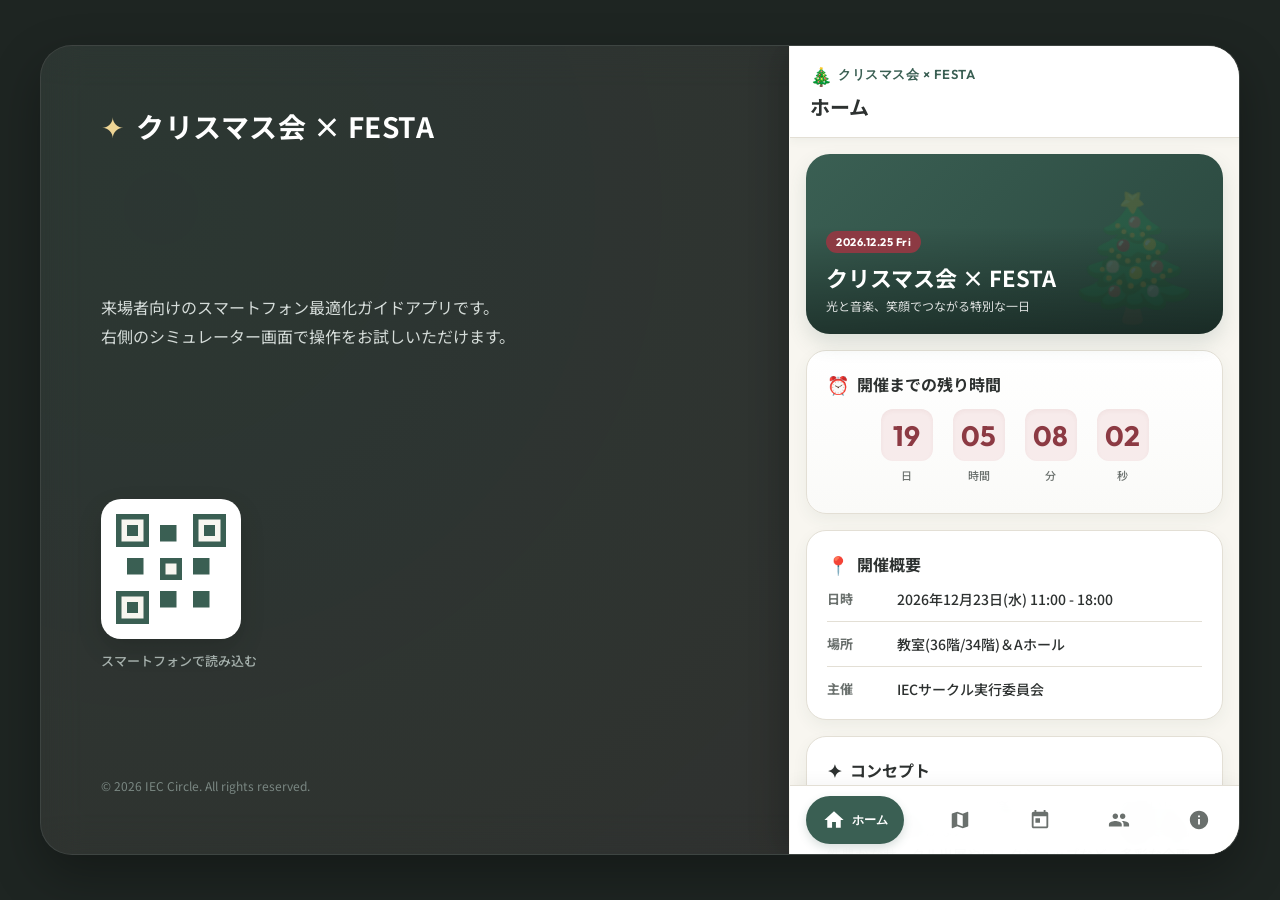
==== commit d3b3b482: "Update index.html" ====
--- a/index.html
+++ b/index.html
@@ -138,11 +138,11 @@
             <ul class="summary-list">
               <li>
                 <div class="summary-label">日時</div>
-                <div class="summary-value" id="summary-date">2026年12月25日(金) 10:00 - 16:00</div>
+                <div class="summary-value" id="summary-date">2026年12月23日(水) 11:00 - 18:00</div>
               </li>
               <li>
                 <div class="summary-label">場所</div>
-                <div class="summary-value">メインホール (B) ＆ 1号館校舎 (1F/2F)</div>
+                <div class="summary-value">教室(36階/34階)＆Aホール</div>
               </li>
               <li>
                 <div class="summary-label">主催</div>
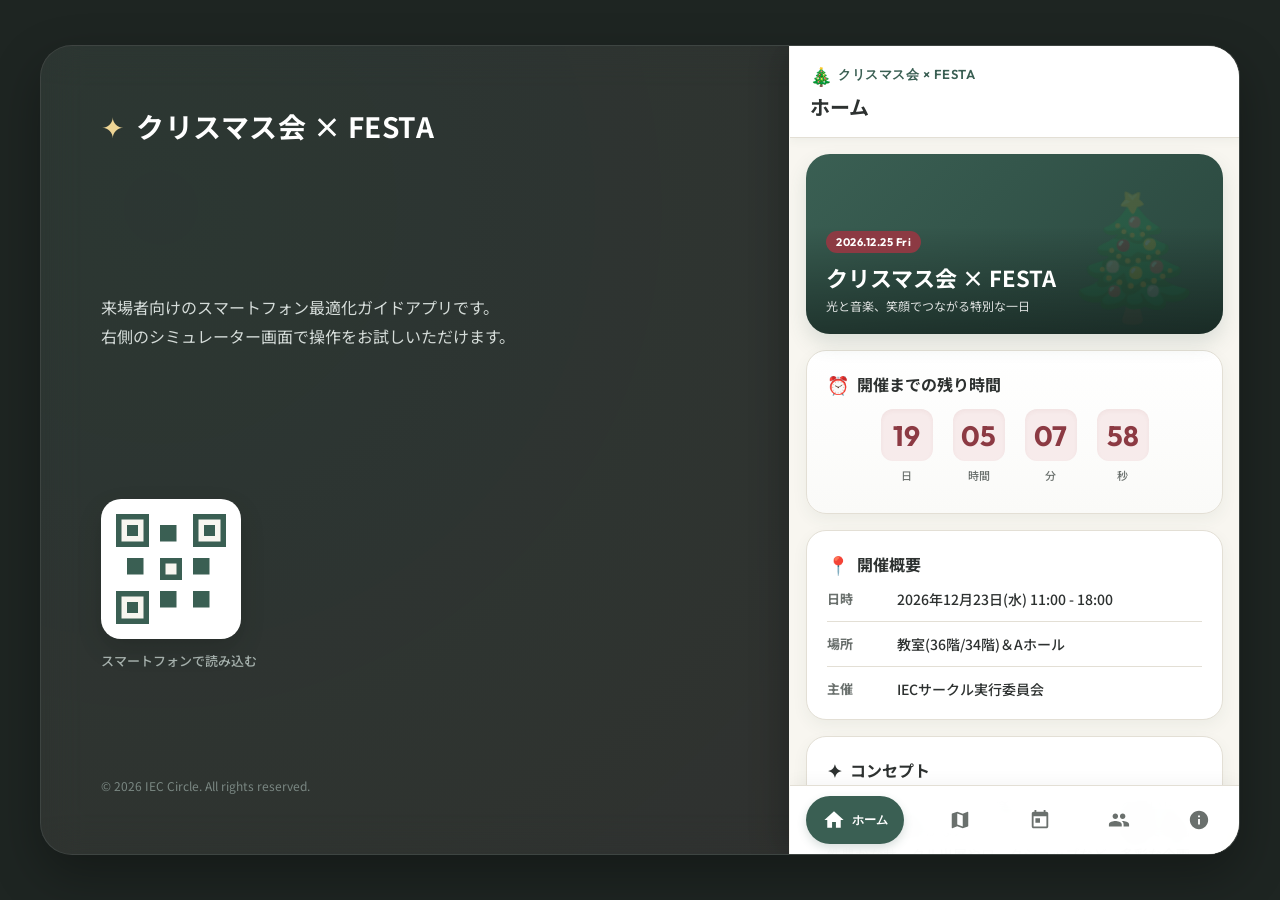
==== commit a2598350: "Update index.html" ====
--- a/index.html
+++ b/index.html
@@ -414,7 +414,7 @@
           <div class="content-card contact-card">
             <h3 class="card-title"><span class="icon">✉️</span>本部へのお問い合わせ</h3>
             <p class="card-text">落とし物、トラブル、急病など、お困りの際は本部スタッフまでお声がけいただくか、以下の連絡先までご連絡ください。</p>
-            <a href="mailto:honbu@example.com" id="contact-email-btn" class="btn-primary email-link-btn">
+            <a href="mailto:iec@t.iput.ac.jp" id="contact-email-btn" class="btn-primary email-link-btn">
               <span>📧</span> メールで本部に連絡する
             </a>
           </div>
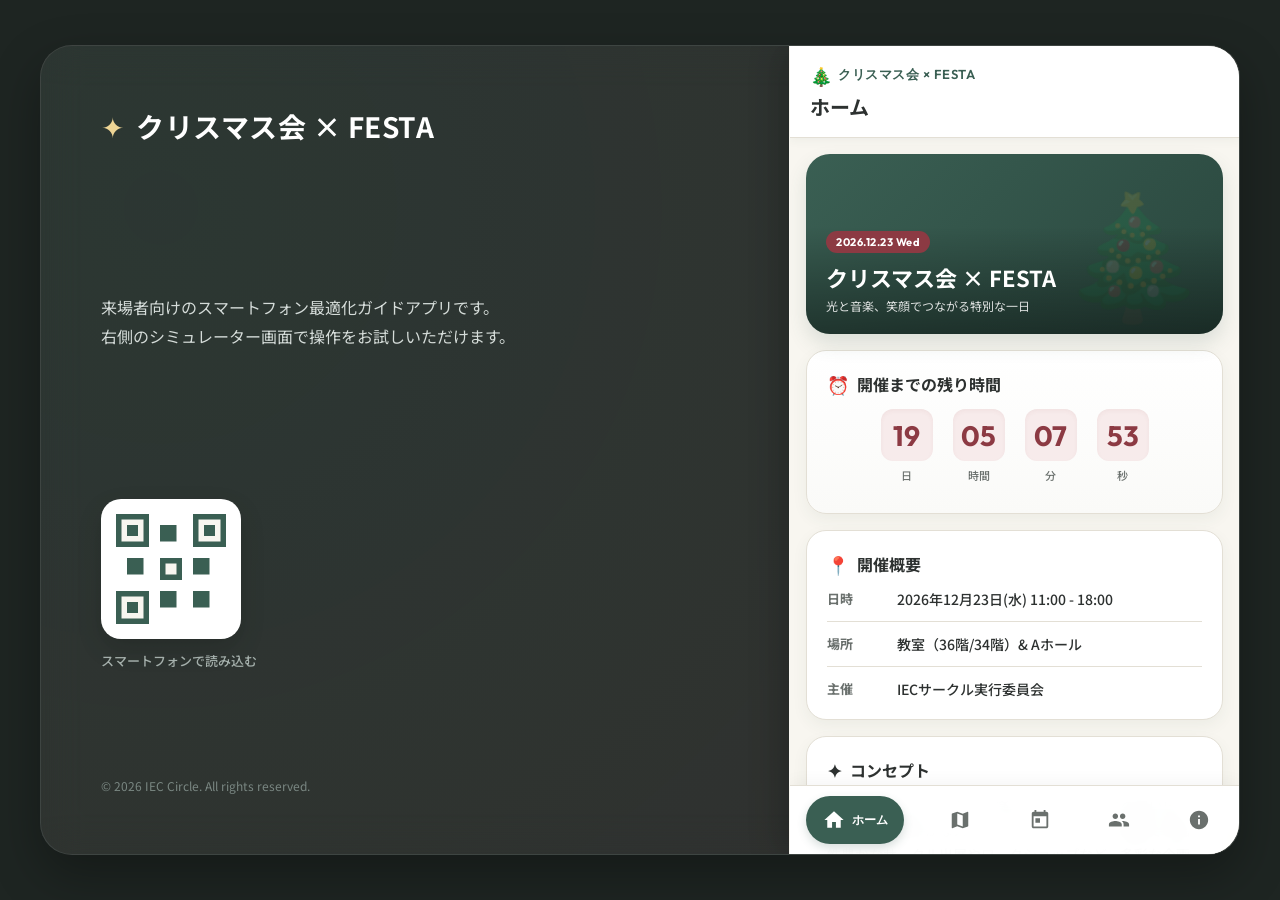
==== commit 5bb5d098: "Add files via upload" ====
--- a/index.html
+++ b/index.html
@@ -26,7 +26,7 @@
   <link rel="preconnect" href="https://fonts.gstatic.com" crossorigin>
   <link href="https://fonts.googleapis.com/css2?family=Noto+Sans+JP:wght@400;500;700&family=Outfit:wght@400;500;600;700&display=swap" rel="stylesheet">
   
-  <link rel="stylesheet" href="index.css">
+  <link rel="stylesheet" href="index.css?v=2">
   
   <!-- App Data and Main Logic (deferred) -->
   <script src="data.js" defer></script>
@@ -102,7 +102,7 @@
           <div class="hero-card">
             <div class="hero-overlay"></div>
             <div class="hero-content">
-              <span class="hero-badge">2026.12.25 Fri</span>
+              <span class="hero-badge">2026.12.23 Wed</span>
               <h2 class="hero-title">クリスマス会 × FESTA</h2>
               <p class="hero-tagline">光と音楽、笑顔でつながる特別な一日</p>
             </div>
@@ -142,7 +142,7 @@
               </li>
               <li>
                 <div class="summary-label">場所</div>
-                <div class="summary-value">教室(36階/34階)＆Aホール</div>
+                <div class="summary-value">教室（36階/34階）& Aホール</div>
               </li>
               <li>
                 <div class="summary-label">主催</div>
@@ -414,7 +414,7 @@
           <div class="content-card contact-card">
             <h3 class="card-title"><span class="icon">✉️</span>本部へのお問い合わせ</h3>
             <p class="card-text">落とし物、トラブル、急病など、お困りの際は本部スタッフまでお声がけいただくか、以下の連絡先までご連絡ください。</p>
-            <a href="mailto:iec@t.iput.ac.jp" id="contact-email-btn" class="btn-primary email-link-btn">
+            <a href="mailto:honbu@example.com" id="contact-email-btn" class="btn-primary email-link-btn">
               <span>📧</span> メールで本部に連絡する
             </a>
           </div>
